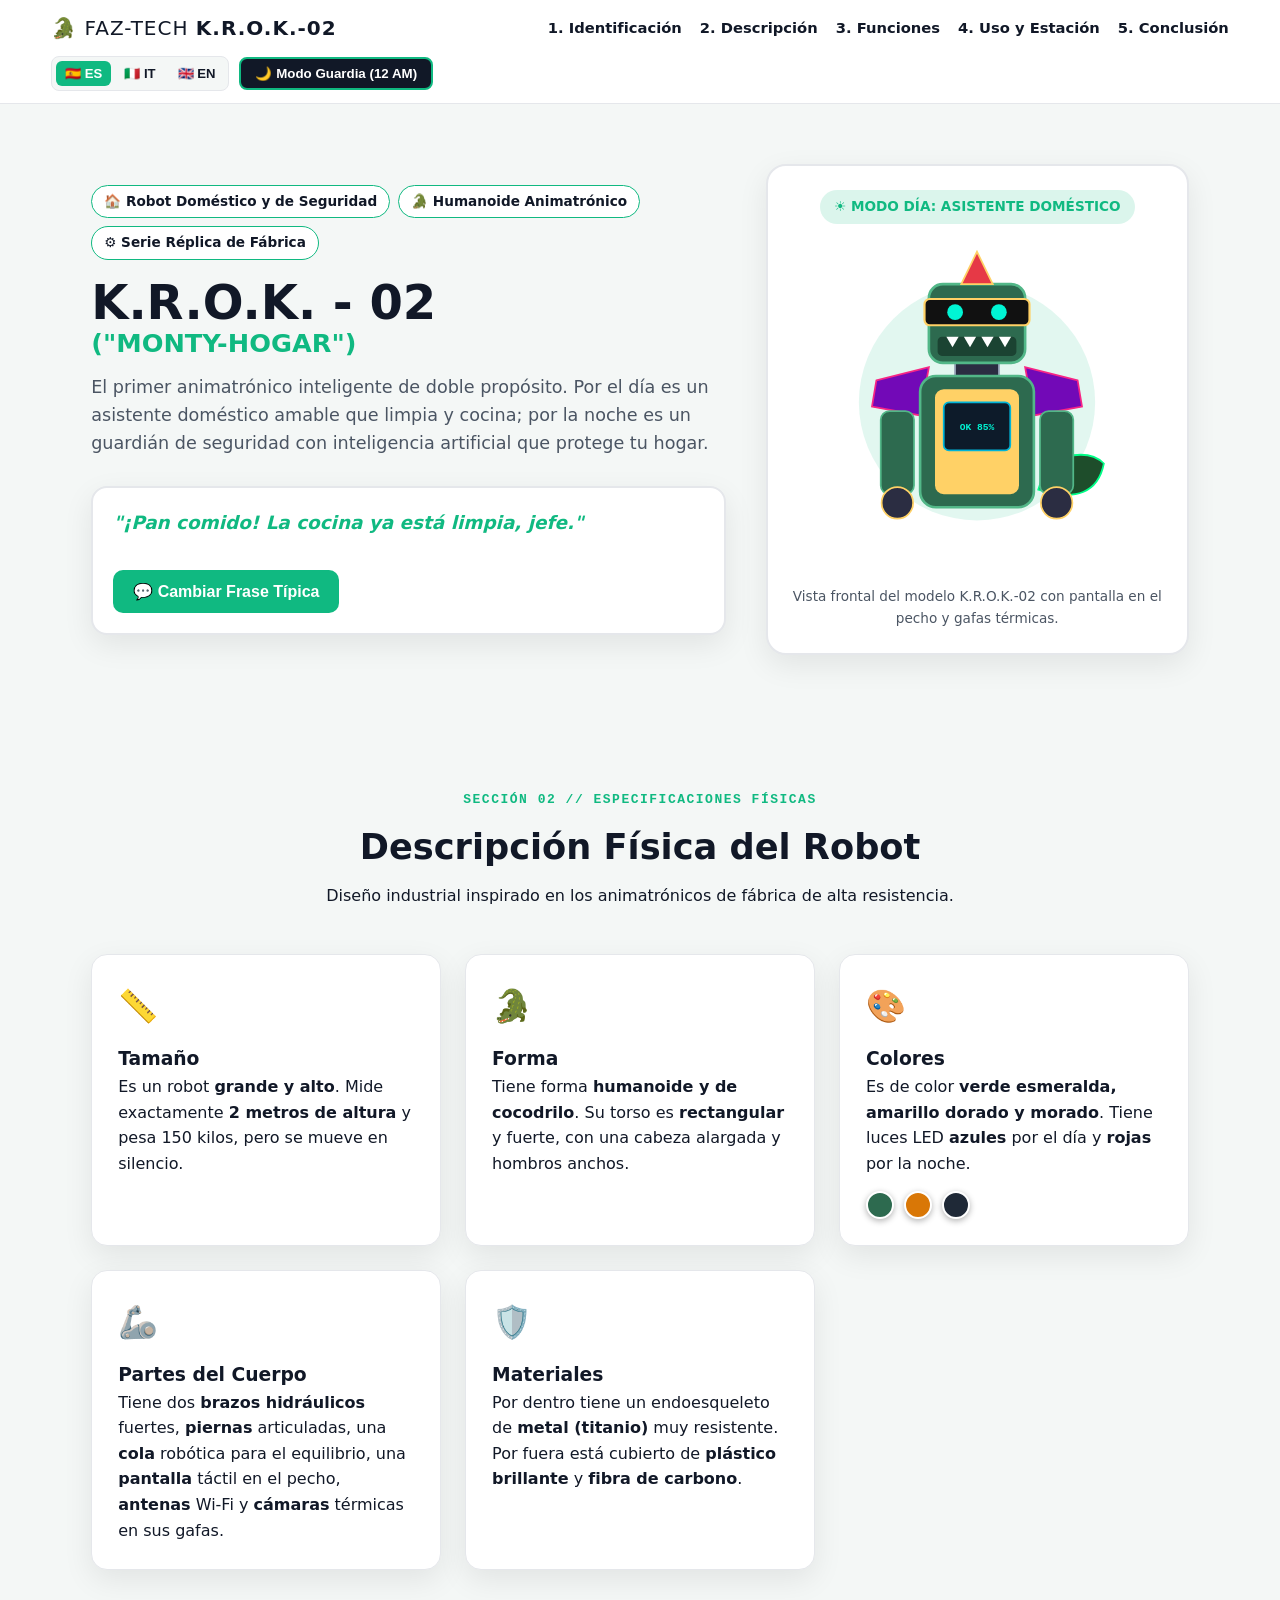
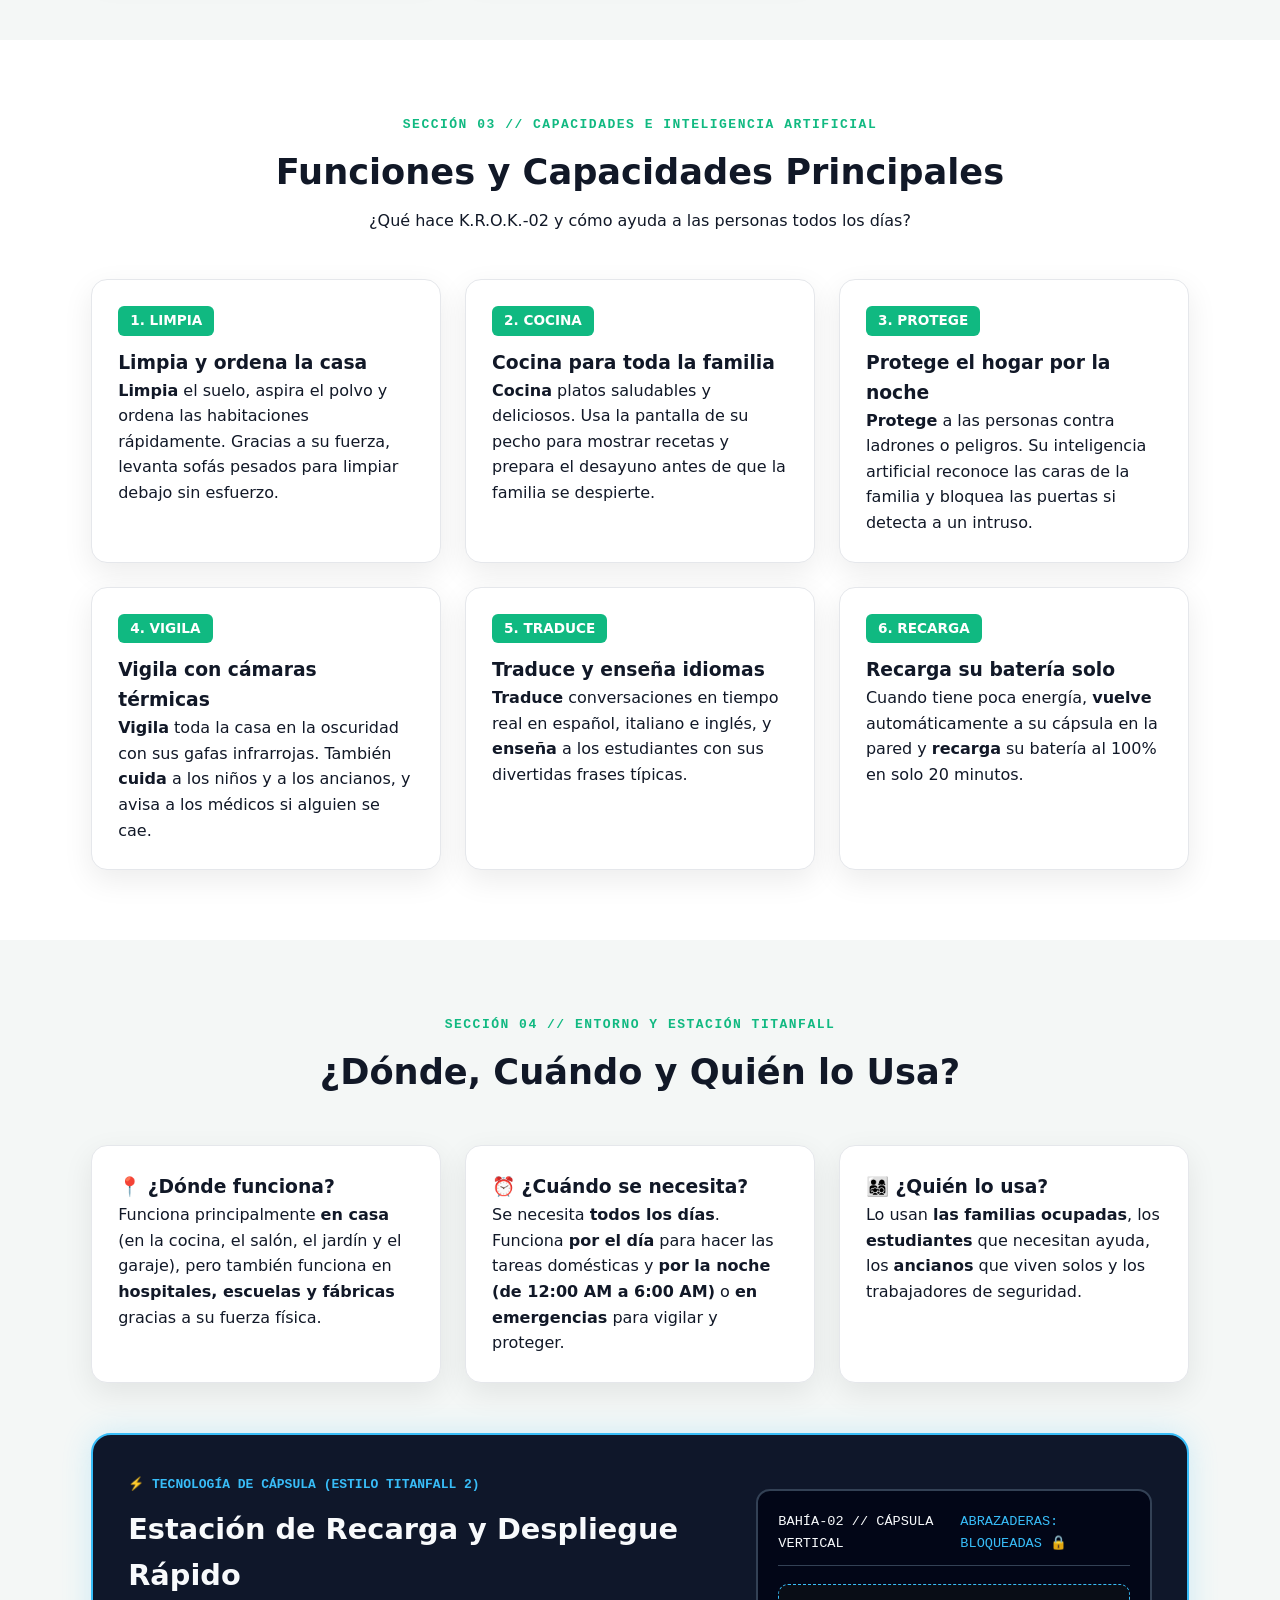
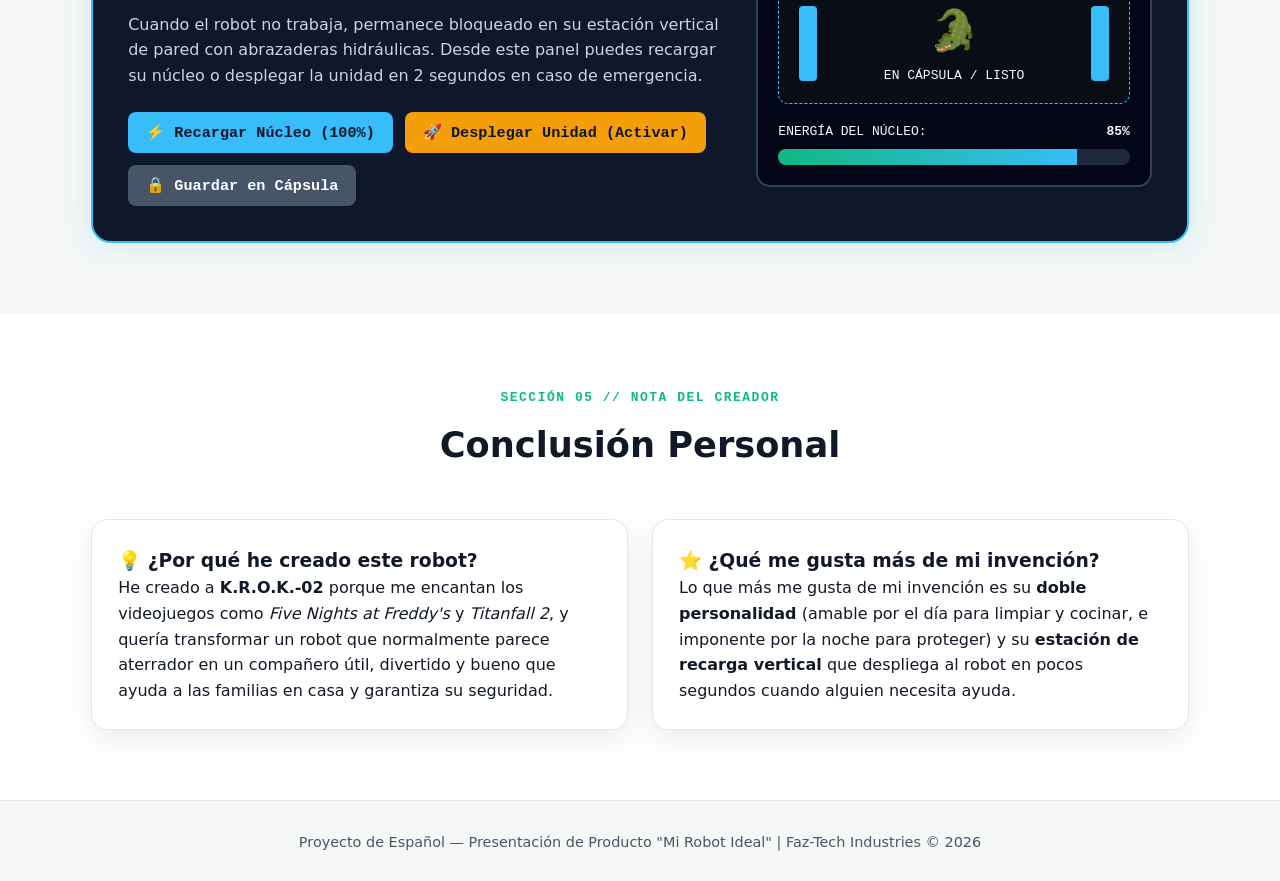
==== index.html @ a9d14894 "Add files via upload" ====
<!DOCTYPE html>
<html lang="es">
<head>
  <meta charset="UTF-8" />
  <meta name="viewport" content="width=device-width, initial-scale=1.0" />
  <title>K.R.O.K.-02 | Faz-Tech Domestic & Security Animatronic</title>
  <!-- Alligator Favicon for URL Search Bar -->
  <link rel="icon" href="data:image/svg+xml,<svg xmlns=%22http://www.w3.org/2000/svg%22 viewBox=%220 0 100 100%22><text y=%22.9em%22 font-size=%2290%22>🐊</text></svg>">
  <link rel="stylesheet" href="style.css" />
</head>
<body class="day-mode">

  <!-- FNAF 12:00 AM SECURITY CAMERA OVERLAY (Visible in Night Mode) -->
  <div class="fnaf-hud" id="fnafHud">
    <div class="fnaf-top-left">
      <span class="rec-dot"></span> <span data-i18n="hud_cam">REC // CAM 01A - SALÓN PRINCIPAL</span>
    </div>
    <div class="fnaf-top-right">
      <span id="fnafClock">12:00 AM</span> | <span data-i18n="hud_night">NOCHE 1</span>
    </div>
    <div class="fnaf-bottom-left">
      <span data-i18n="hud_battery_label">BATERÍA DEL SISTEMA:</span> <span id="hudBattery">85%</span> 🔋
    </div>
    <div class="scanlines"></div>
  </div>

  <!-- NAVIGATION BAR -->
  <header class="navbar">
    <div class="logo">
      <span class="logo-icon">🐊</span> FAZ-TECH <strong>K.R.O.K.-02</strong>
    </div>

    <nav class="nav-links">
      <a href="#identificacion" data-i18n="nav_id">1. Identificación</a>
      <a href="#descripcion" data-i18n="nav_desc">2. Descripción</a>
      <a href="#funciones" data-i18n="nav_func">3. Funciones</a>
      <a href="#uso" data-i18n="nav_use">4. Uso y Estación</a>
      <a href="#conclusion" data-i18n="nav_conc">5. Conclusión</a>
    </nav>

    <div class="controls">
      <!-- Language Switcher -->
      <div class="lang-switch">
        <button class="lang-btn active" onclick="setLanguage('es')">🇪🇸 ES</button>
        <button class="lang-btn" onclick="setLanguage('it')">🇮🇹 IT</button>
        <button class="lang-btn" onclick="setLanguage('en')">🇬🇧 EN</button>
      </div>

      <!-- Day / Night Mode Toggle -->
      <button class="mode-toggle" id="modeToggleBtn" onclick="toggleNightMode()">
        🌙 <span data-i18n="btn_night_mode">Modo Guardia (12 AM)</span>
      </button>
    </div>
  </header>

  <!-- =========================================================
       SECCIÓN 1: IDENTIFICACIÓN DEL ROBOT
       ========================================================= -->
  <section id="identificacion" class="hero-section">
    <div class="hero-content">
      <div class="badges">
        <span class="badge" data-i18n="badge_type1">🏠 Robot Doméstico y de Seguridad</span>
        <span class="badge" data-i18n="badge_type2">🐊 Humanoide Animatrónico</span>
        <span class="badge badge-factory" data-i18n="badge_type3">⚙️ Serie Réplica de Fábrica</span>
      </div>

      <h1 class="hero-title">K.R.O.K. - 02 <span class="subtitle-tag" data-i18n="hero_model_tag">("MONTY-HOGAR")</span></h1>
      <p class="hero-subtitle" data-i18n="hero_desc">
        El primer animatrónico inteligente de doble propósito. Por el día es un asistente doméstico amable que limpia y cocina; por la noche es un guardián de seguridad con inteligencia artificial que protege tu hogar.
      </p>

      <!-- INTERACTIVE VOICE BOX (MODI DI DIRE / IDIOMS) -->
      <div class="voice-box-container">
        <div class="speech-bubble" id="speechBubble">
          "¡Pan comido! La cocina ya está limpia, jefe."
        </div>
        <div class="voice-buttons">
          <button class="btn-primary" onclick="nextIdiom()">
            💬 <span data-i18n="btn_voice">Cambiar Frase Típica</span>
          </button>
        </div>
      </div>
    </div>

    <!-- VISUAL REPRESENTATION OF THE CROCODILE ANIMATRONIC -->
    <div class="hero-visual">
      <div class="robot-card">
        <div class="status-pill" id="robotModeBadge" data-i18n="status_day">
          ☀️ MODO DÍA: ASISTENTE DOMÉSTICO
        </div>

        <!-- Custom Interactive SVG Cyber-Crocodile Animatronic -->
        <svg class="croc-svg" viewBox="0 0 320 380" xmlns="http://www.w3.org/2000/svg">
          <!-- Glow Aura -->
          <circle cx="160" cy="190" r="135" class="svg-aura" />
          <!-- Mechanical Tail -->
          <path d="M 230 290 Q 295 310 305 260 Q 285 240 240 260 Z" fill="#1e4d2b" stroke="#00ff88" stroke-width="2"/>
          <!-- Endoskeleton Neck & Shoulders -->
          <rect x="135" y="135" width="50" height="35" fill="#2b2d42" stroke="#8d99ae" stroke-width="2" />
          <!-- Hydraulic Shoulder Pads (Purple / Gold like Monty) -->
          <path d="M 45 165 L 105 150 L 95 205 L 40 195 Z" class="armor-secondary" fill="#7209b7" stroke="#f72585" stroke-width="2"/>
          <path d="M 275 165 L 215 150 L 225 205 L 280 195 Z" class="armor-secondary" fill="#7209b7" stroke="#f72585" stroke-width="2"/>
          <!-- Heavy Hydraulic Arms -->
          <rect x="50" y="200" width="38" height="95" rx="10" class="armor-main" fill="#2d6a4f" stroke="#52b788" stroke-width="2"/>
          <rect x="232" y="200" width="38" height="95" rx="10" class="armor-main" fill="#2d6a4f" stroke="#52b788" stroke-width="2"/>
          <!-- Claws -->
          <circle cx="69" cy="305" r="18" fill="#2b2d42" stroke="#ffd166" stroke-width="2"/>
          <circle cx="251" cy="305" r="18" fill="#2b2d42" stroke="#ffd166" stroke-width="2"/>
          <!-- Torso / Chest Armor -->
          <rect x="95" y="160" width="130" height="150" rx="18" class="armor-main" fill="#2d6a4f" stroke="#52b788" stroke-width="3"/>
          <!-- Yellow Plated Chest Belly -->
          <rect x="112" y="175" width="96" height="120" rx="10" fill="#ffd166" />
          <!-- Built-in Chest Digital Screen -->
          <rect x="122" y="190" width="76" height="55" rx="6" fill="#0d1b2a" stroke="#00b4d8" stroke-width="2"/>
          <text x="160" y="222" text-anchor="middle" fill="#00f5d4" font-family="monospace" font-size="11" font-weight="bold" id="chestScreenText">OK 85%</text>
          <!-- Crocodile Head / Snout -->
          <rect x="105" y="55" width="110" height="90" rx="16" class="armor-main" fill="#2d6a4f" stroke="#52b788" stroke-width="3"/>
          <!-- Red/Gold Mohawk Crest -->
          <polygon points="160,18 142,55 178,55" fill="#e63946" stroke="#ffd166" stroke-width="2"/>
          <!-- Smart Star/Cyber Visor Glasses -->
          <rect x="100" y="72" width="120" height="30" rx="6" fill="#111" stroke="#ffd166" stroke-width="2.5"/>
          <!-- Glowing Animatronic Eyes -->
          <circle cx="135" cy="87" r="9" class="robot-eye" fill="#00f5d4"/>
          <circle cx="185" cy="87" r="9" class="robot-eye" fill="#00f5d4"/>
          <!-- Crocodile Jaw & Teeth -->
          <rect x="115" y="115" width="90" height="22" rx="5" fill="#1b4332"/>
          <polygon points="125,115 132,127 139,115" fill="#ffffff"/>
          <polygon points="145,115 152,127 159,115" fill="#ffffff"/>
          <polygon points="165,115 172,127 179,115" fill="#ffffff"/>
          <polygon points="185,115 192,127 199,115" fill="#ffffff"/>
        </svg>

        <p class="visual-caption" data-i18n="visual_caption">
          Vista frontal del modelo K.R.O.K.-02 con pantalla en el pecho y gafas térmicas.
        </p>
      </div>
    </div>
  </section>

  <!-- =========================================================
       SECCIÓN 2: DESCRIPCIÓN FÍSICA
       ========================================================= -->
  <section id="descripcion" class="section">
    <div class="section-header">
      <span class="section-tag" data-i18n="sec2_tag">SECCIÓN 02 // ESPECIFICACIONES FÍSICAS</span>
      <h2 data-i18n="sec2_title">Descripción Física del Robot</h2>
      <p data-i18n="sec2_subtitle">Diseño industrial inspirado en los animatrónicos de fábrica de alta resistencia.</p>
    </div>

    <div class="specs-grid">
      <!-- Tamaño -->
      <div class="spec-card">
        <div class="spec-icon">📏</div>
        <h3 data-i18n="spec_size_title">Tamaño</h3>
        <p data-i18n="spec_size_desc">
          Es un robot <strong>grande y alto</strong>. Mide exactamente <strong>2 metros de altura</strong> y pesa 150 kilos, pero se mueve en silencio.
        </p>
      </div>

      <!-- Forma -->
      <div class="spec-card">
        <div class="spec-icon">🐊</div>
        <h3 data-i18n="spec_shape_title">Forma</h3>
        <p data-i18n="spec_shape_desc">
          Tiene forma <strong>humanoide y de cocodrilo</strong>. Su torso es <strong>rectangular</strong> y fuerte, con una cabeza alargada y hombros anchos.
        </p>
      </div>

      <!-- Color -->
      <div class="spec-card">
        <div class="spec-icon">🎨</div>
        <h3 data-i18n="spec_color_title">Colores</h3>
        <p data-i18n="spec_color_desc">
          Es de color <strong>verde esmeralda, amarillo dorado y morado</strong>. Tiene luces LED <strong>azules</strong> por el día y <strong>rojas</strong> por la noche.
        </p>
        <div class="color-swatches">
          <button class="swatch swatch-green" id="swatch1" onclick="changeArmorColor('#2d6a4f', '#7209b7')" title="Verde Original"></button>
          <button class="swatch swatch-gold" id="swatch2" onclick="changeArmorColor('#d97706', '#1e3a8a')" title="Edición Dorada"></button>
          <button class="swatch swatch-stealth" id="swatch3" onclick="changeArmorColor('#1f2937', '#991b1b')" title="Negro Táctico"></button>
        </div>
      </div>

      <!-- Partes -->
      <div class="spec-card">
        <div class="spec-icon">🦾</div>
        <h3 data-i18n="spec_parts_title">Partes del Cuerpo</h3>
        <p data-i18n="spec_parts_desc">
          Tiene dos <strong>brazos hidráulicos</strong> fuertes, <strong>piernas</strong> articuladas, una <strong>cola</strong> robótica para el equilibrio, una <strong>pantalla</strong> táctil en el pecho, <strong>antenas</strong> Wi-Fi y <strong>cámaras</strong> térmicas en sus gafas.
        </p>
      </div>

      <!-- Material -->
      <div class="spec-card">
        <div class="spec-icon">🛡️</div>
        <h3 data-i18n="spec_mat_title">Materiales</h3>
        <p data-i18n="spec_mat_desc">
          Por dentro tiene un endoesqueleto de <strong>metal (titanio)</strong> muy resistente. Por fuera está cubierto de <strong>plástico brillante</strong> y <strong>fibra de carbono</strong>.
        </p>
      </div>
    </div>
  </section>

  <!-- =========================================================
       SECCIÓN 3: FUNCIONES Y CAPACIDADES (VERBOS EN PRESENTE)
       ========================================================= -->
  <section id="funciones" class="section alt-bg">
    <div class="section-header">
      <span class="section-tag" data-i18n="sec3_tag">SECCIÓN 03 // CAPACIDADES E INTELIGENCIA ARTIFICIAL</span>
      <h2 data-i18n="sec3_title">Funciones y Capacidades Principales</h2>
      <p data-i18n="sec3_subtitle">¿Qué hace K.R.O.K.-02 y cómo ayuda a las personas todos los días?</p>
    </div>

    <div class="functions-grid">
      <!-- Función 1: LIMPIA -->
      <div class="func-card">
        <span class="verb-badge" data-i18n="verb_1">1. LIMPIA</span>
        <h3 data-i18n="func1_title">Limpia y ordena la casa</h3>
        <p data-i18n="func1_desc">
          <strong>Limpia</strong> el suelo, aspira el polvo y ordena las habitaciones rápidamente. Gracias a su fuerza, levanta sofás pesados para limpiar debajo sin esfuerzo.
        </p>
      </div>

      <!-- Función 2: COCINA -->
      <div class="func-card">
        <span class="verb-badge" data-i18n="verb_2">2. COCINA</span>
        <h3 data-i18n="func2_title">Cocina para toda la familia</h3>
        <p data-i18n="func2_desc">
          <strong>Cocina</strong> platos saludables y deliciosos. Usa la pantalla de su pecho para mostrar recetas y prepara el desayuno antes de que la familia se despierte.
        </p>
      </div>

      <!-- Función 3: PROTEGE -->
      <div class="func-card">
        <span class="verb-badge" data-i18n="verb_3">3. PROTEGE</span>
        <h3 data-i18n="func3_title">Protege el hogar por la noche</h3>
        <p data-i18n="func3_desc">
          <strong>Protege</strong> a las personas contra ladrones o peligros. Su inteligencia artificial reconoce las caras de la familia y bloquea las puertas si detecta a un intruso.
        </p>
      </div>

      <!-- Función 4: VIGILA -->
      <div class="func-card">
        <span class="verb-badge" data-i18n="verb_4">4. VIGILA</span>
        <h3 data-i18n="func4_title">Vigila con cámaras térmicas</h3>
        <p data-i18n="func4_desc">
          <strong>Vigila</strong> toda la casa en la oscuridad con sus gafas infrarrojas. También <strong>cuida</strong> a los niños y a los ancianos, y avisa a los médicos si alguien se cae.
        </p>
      </div>

      <!-- Función 5: TRADUCE -->
      <div class="func-card">
        <span class="verb-badge" data-i18n="verb_5">5. TRADUCE</span>
        <h3 data-i18n="func5_title">Traduce y enseña idiomas</h3>
        <p data-i18n="func5_desc">
          <strong>Traduce</strong> conversaciones en tiempo real en español, italiano e inglés, y <strong>enseña</strong> a los estudiantes con sus divertidas frases típicas.
        </p>
      </div>

      <!-- Función 6: RECARGA -->
      <div class="func-card">
        <span class="verb-badge" data-i18n="verb_6">6. RECARGA</span>
        <h3 data-i18n="func6_title">Recarga su batería solo</h3>
        <p data-i18n="func6_desc">
          Cuando tiene poca energía, <strong>vuelve</strong> automáticamente a su cápsula en la pared y <strong>recarga</strong> su batería al 100% en solo 20 minutos.
        </p>
      </div>
    </div>
  </section>

  <!-- =========================================================
       SECCIÓN 4: DÓNDE Y CUÁNDO SE USA + TITANFALL 2 POD
       ========================================================= -->
  <section id="uso" class="section">
    <div class="section-header">
      <span class="section-tag" data-i18n="sec4_tag">SECCIÓN 04 // ENTORNO Y ESTACIÓN TITANFALL</span>
      <h2 data-i18n="sec4_title">¿Dónde, Cuándo y Quién lo Usa?</h2>
    </div>

    <!-- 3 Pillar Cards -->
    <div class="usage-grid">
      <div class="usage-card">
        <h3>📍 <span data-i18n="where_title">¿Dónde funciona?</span></h3>
        <p data-i18n="where_desc">
          Funciona principalmente <strong>en casa</strong> (en la cocina, el salón, el jardín y el garaje), pero también funciona en <strong>hospitales, escuelas y fábricas</strong> gracias a su fuerza física.
        </p>
      </div>

      <div class="usage-card">
        <h3>⏰ <span data-i18n="when_title">¿Cuándo se necesita?</span></h3>
        <p data-i18n="when_desc">
          Se necesita <strong>todos los días</strong>. Funciona <strong>por el día</strong> para hacer las tareas domésticas y <strong>por la noche (de 12:00 AM a 6:00 AM)</strong> o <strong>en emergencias</strong> para vigilar y proteger.
        </p>
      </div>

      <div class="usage-card">
        <h3>👨‍👩‍👧‍👦 <span data-i18n="who_title">¿Quién lo usa?</span></h3>
        <p data-i18n="who_desc">
          Lo usan <strong>las familias ocupadas</strong>, los <strong>estudiantes</strong> que necesitan ayuda, los <strong>ancianos</strong> que viven solos y los trabajadores de seguridad.
        </p>
      </div>
    </div>

    <!-- TITANFALL 2 INTERACTIVE RECHARGE & DEPLOYMENT STATION -->
    <div class="titanfall-station">
      <div class="tf-info">
        <span class="tf-tag">⚡ <span data-i18n="tf_tag">TECNOLOGÍA DE CÁPSULA (ESTILO TITANFALL 2)</span></span>
        <h3 data-i18n="tf_title">Estación de Recarga y Despliegue Rápido</h3>
        <p data-i18n="tf_desc">
          Cuando el robot no trabaja, permanece bloqueado en su estación vertical de pared con abrazaderas hidráulicas. Desde este panel puedes recargar su núcleo o desplegar la unidad en 2 segundos en caso de emergencia.
        </p>

        <div class="tf-controls">
          <button class="tf-btn tf-btn-charge" onclick="chargeRobot()">
            ⚡ <span data-i18n="tf_btn_charge">Recargar Núcleo (100%)</span>
          </button>
          <button class="tf-btn tf-btn-deploy" onclick="deployRobot()">
            🚀 <span data-i18n="tf_btn_deploy">Desplegar Unidad (Activar)</span>
          </button>
          <button class="tf-btn tf-btn-dock" onclick="dockRobot()">
            🔒 <span data-i18n="tf_btn_dock">Guardar en Cápsula</span>
          </button>
        </div>
      </div>

      <div class="tf-pod-hud">
        <div class="pod-header">
          <span data-i18n="pod_bay_title">BAHÍA-02 // CÁPSULA VERTICAL</span>
          <span id="podClamps" class="clamp-locked">ABRAZADERAS: BLOQUEADAS 🔒</span>
        </div>

        <div class="pod-chamber" id="podChamber">
          <div class="clamp clamp-left"></div>
          <div class="pod-core" id="podCore">
            <span id="podStatusIcon">🐊</span>
            <p id="podStatusText" data-i18n="pod_status_docked">EN CÁPSULA / LISTO</p>
          </div>
          <div class="clamp clamp-right"></div>
        </div>

        <div class="battery-wrapper">
          <div class="battery-label">
            <span data-i18n="tf_battery_label">ENERGÍA DEL NÚCLEO:</span>
            <strong id="batteryPercent">85%</strong>
          </div>
          <div class="battery-bar-bg">
            <div class="battery-bar-fill" id="batteryBarFill" style="width: 85%;"></div>
          </div>
        </div>
      </div>
    </div>
  </section>

  <!-- =========================================================
       SECCIÓN 5: CONCLUSIÓN PERSONAL
       ========================================================= -->
  <section id="conclusion" class="section alt-bg">
    <div class="section-header">
      <span class="section-tag" data-i18n="sec5_tag">SECCIÓN 05 // NOTA DEL CREADOR</span>
      <h2 data-i18n="sec5_title">Conclusión Personal</h2>
    </div>

    <div class="conclusion-box">
      <div class="conclusion-card">
        <h3>💡 <span data-i18n="why_title">¿Por qué he creado este robot?</span></h3>
        <p data-i18n="why_desc">
          He creado a <strong>K.R.O.K.-02</strong> porque me encantan los videojuegos como <em>Five Nights at Freddy's</em> y <em>Titanfall 2</em>, y quería transformar un robot que normalmente parece aterrador en un compañero útil, divertido y bueno que ayuda a las familias en casa y garantiza su seguridad.
        </p>
      </div>

      <div class="conclusion-card">
        <h3>⭐ <span data-i18n="fav_title">¿Qué me gusta más de mi invención?</span></h3>
        <p data-i18n="fav_desc">
          Lo que más me gusta de mi invención es su <strong>doble personalidad</strong> (amable por el día para limpiar y cocinar, e imponente por la noche para proteger) y su <strong>estación de recarga vertical</strong> que despliega al robot en pocos segundos cuando alguien necesita ayuda.
        </p>
      </div>
    </div>
  </section>

  <footer class="footer">
    <p data-i18n="footer_text">Proyecto de Español — Presentación de Producto "Mi Robot Ideal" | Faz-Tech Industries © 2026</p>
  </footer>

  <script src="script.js"></script>
</body>
</html>
---- style.css ----
/* =========================================================
   VARIABLES & THEMES (DAY MODE VS. FNAF 12 AM NIGHT MODE)
   ========================================================= */
:root {
  --bg-main: #f4f7f6;
  --bg-alt: #ffffff;
  --bg-card: #ffffff;
  --text-main: #111827;
  --text-muted: #4b5563;
  --accent: #10b981;
  --accent-secondary: #6366f1;
  --border-color: #e5e7eb;
  --shadow: 0 10px 30px rgba(0, 0, 0, 0.08);
}

body.night-mode {
  --bg-main: #07090e;
  --bg-alt: #0d111a;
  --bg-card: #131926;
  --text-main: #e2e8f0;
  --text-muted: #94a3b8;
  --accent: #ef4444;
  --accent-secondary: #f59e0b;
  --border-color: #ef444455;
  --shadow: 0 0 25px rgba(239, 68, 68, 0.2);
}

* {
  box-sizing: border-box;
  margin: 0;
  padding: 0;
  scroll-behavior: smooth;
}

body {
  font-family: 'Segoe UI', system-ui, -apple-system, sans-serif;
  background-color: var(--bg-main);
  color: var(--text-main);
  line-height: 1.6;
  transition: background-color 0.4s ease, color 0.4s ease;
}

/* =========================================================
   FNAF 12:00 AM SECURITY CAMERA OVERLAY
   ========================================================= */
.fnaf-hud {
  display: none;
  position: fixed;
  inset: 0;
  pointer-events: none;
  z-index: 999;
  border: 4px solid rgba(239, 68, 68, 0.5);
  font-family: 'Courier New', monospace;
  color: #ef4444;
  font-weight: bold;
}

body.night-mode .fnaf-hud {
  display: block;
}

.fnaf-top-left {
  position: absolute;
  top: 75px;
  left: 25px;
  background: rgba(0, 0, 0, 0.75);
  padding: 6px 12px;
  border: 1px solid #ef4444;
}

.rec-dot {
  display: inline-block;
  width: 10px;
  height: 10px;
  background: #ef4444;
  border-radius: 50%;
  margin-right: 6px;
  animation: blink 1s infinite;
}

.fnaf-top-right {
  position: absolute;
  top: 75px;
  right: 25px;
  font-size: 1.3rem;
  background: rgba(0, 0, 0, 0.75);
  padding: 6px 12px;
  border: 1px solid #ef4444;
}

.fnaf-bottom-left {
  position: absolute;
  bottom: 20px;
  left: 25px;
  background: rgba(0, 0, 0, 0.75);
  padding: 6px 12px;
  border: 1px solid #ef4444;
}

.scanlines {
  position: absolute;
  inset: 0;
  background: repeating-linear-gradient(
    to bottom,
    transparent 0px,
    transparent 3px,
    rgba(0, 0, 0, 0.22) 4px
  );
}

@keyframes blink {
  0%, 100% { opacity: 1; }
  50% { opacity: 0.1; }
}

/* =========================================================
   NAVIGATION BAR
   ========================================================= */
.navbar {
  position: sticky;
  top: 0;
  z-index: 1000;
  background: var(--bg-card);
  border-bottom: 1px solid var(--border-color);
  padding: 12px 4%;
  display: flex;
  flex-wrap: wrap;
  justify-content: space-between;
  align-items: center;
  gap: 12px;
}

.logo {
  font-size: 1.25rem;
  letter-spacing: 1px;
}

.nav-links {
  display: flex;
  gap: 18px;
  flex-wrap: wrap;
}

.nav-links a {
  text-decoration: none;
  color: var(--text-main);
  font-weight: 600;
  font-size: 0.92rem;
  transition: color 0.2s;
}

.nav-links a:hover {
  color: var(--accent);
}

.controls {
  display: flex;
  align-items: center;
  gap: 10px;
}

.lang-switch {
  display: flex;
  gap: 4px;
  background: var(--bg-main);
  padding: 4px;
  border-radius: 8px;
  border: 1px solid var(--border-color);
}

.lang-btn {
  border: none;
  background: transparent;
  color: var(--text-main);
  padding: 5px 9px;
  border-radius: 6px;
  cursor: pointer;
  font-weight: bold;
  font-size: 0.82rem;
}

.lang-btn.active {
  background: var(--accent);
  color: #fff;
}

.mode-toggle {
  background: #111827;
  color: #fff;
  border: 2px solid var(--accent);
  padding: 7px 14px;
  border-radius: 8px;
  cursor: pointer;
  font-weight: bold;
  transition: transform 0.2s, background 0.3s;
}

body.night-mode .mode-toggle {
  background: #ef4444;
  color: #fff;
}

.mode-toggle:hover {
  transform: scale(1.04);
}

/* =========================================================
   HERO SECTION (1. IDENTIFICACIÓN)
   ========================================================= */
.hero-section {
  max-width: 1200px;
  margin: 0 auto;
  padding: 60px 4%;
  display: grid;
  grid-template-columns: 1.2fr 0.8fr;
  gap: 40px;
  align-items: center;
}

.badges {
  display: flex;
  flex-wrap: wrap;
  gap: 8px;
  margin-bottom: 16px;
}

.badge {
  background: var(--bg-card);
  border: 1px solid var(--accent);
  color: var(--text-main);
  padding: 5px 12px;
  border-radius: 999px;
  font-size: 0.85rem;
  font-weight: 600;
}

.hero-title {
  font-size: 3rem;
  line-height: 1.1;
  margin-bottom: 16px;
}

.subtitle-tag {
  color: var(--accent);
  font-size: 1.6rem;
  display: block;
}

.hero-subtitle {
  font-size: 1.1rem;
  color: var(--text-muted);
  margin-bottom: 28px;
}

/* VOICE BOX */
.voice-box-container {
  background: var(--bg-card);
  border: 2px solid var(--border-color);
  padding: 20px;
  border-radius: 16px;
  box-shadow: var(--shadow);
}

.speech-bubble {
  font-size: 1.15rem;
  font-style: italic;
  font-weight: 600;
  color: var(--accent);
  margin-bottom: 14px;
  min-height: 48px;
}

.btn-primary {
  background: var(--accent);
  color: #fff;
  border: none;
  padding: 12px 20px;
  border-radius: 10px;
  font-size: 1rem;
  font-weight: bold;
  cursor: pointer;
  transition: opacity 0.2s, transform 0.2s;
}

.btn-primary:hover {
  opacity: 0.92;
  transform: translateY(-2px);
}

/* ROBOT SVG CARD */
.robot-card {
  background: var(--bg-card);
  border: 2px solid var(--border-color);
  border-radius: 20px;
  padding: 24px;
  text-align: center;
  box-shadow: var(--shadow);
}

.status-pill {
  display: inline-block;
  background: rgba(16, 185, 129, 0.15);
  color: var(--accent);
  padding: 6px 14px;
  border-radius: 999px;
  font-weight: bold;
  font-size: 0.85rem;
  margin-bottom: 12px;
}

.croc-svg {
  width: 100%;
  max-width: 280px;
  height: auto;
}

.svg-aura {
  fill: rgba(16, 185, 129, 0.12);
  transition: fill 0.4s;
}

body.night-mode .svg-aura {
  fill: rgba(239, 68, 68, 0.22);
}

body.night-mode .robot-eye {
  fill: #ff0033 !important;
}

.visual-caption {
  font-size: 0.85rem;
  color: var(--text-muted);
  margin-top: 10px;
}

/* =========================================================
   SECTIONS & GRIDS (2. DESCRIPCIÓN & 3. FUNCIONES)
   ========================================================= */
.section {
  max-width: 1200px;
  margin: 0 auto;
  padding: 70px 4%;
}

.alt-bg {
  background: var(--bg-alt);
  max-width: 100%;
  padding-left: calc((100% - 1200px) / 2 + 4%);
  padding-right: calc((100% - 1200px) / 2 + 4%);
}

.section-header {
  text-align: center;
  margin-bottom: 45px;
}

.section-tag {
  color: var(--accent);
  font-family: monospace;
  font-weight: bold;
  letter-spacing: 1.5px;
}

.section-header h2 {
  font-size: 2.2rem;
  margin: 8px 0;
}

.specs-grid, .functions-grid, .usage-grid {
  display: grid;
  grid-template-columns: repeat(auto-fit, minmax(260px, 1fr));
  gap: 24px;
}

.spec-card, .func-card, .usage-card, .conclusion-card {
  background: var(--bg-card);
  border: 1px solid var(--border-color);
  padding: 26px;
  border-radius: 16px;
  box-shadow: var(--shadow);
  transition: transform 0.25s ease;
}

.spec-card:hover, .func-card:hover {
  transform: translateY(-5px);
  border-color: var(--accent);
}

.spec-icon {
  font-size: 2rem;
  margin-bottom: 12px;
}

.color-swatches {
  display: flex;
  gap: 10px;
  margin-top: 14px;
}

.swatch {
  width: 28px;
  height: 28px;
  border-radius: 50%;
  border: 2px solid #fff;
  cursor: pointer;
  box-shadow: 0 2px 6px rgba(0,0,0,0.3);
}

.swatch-green { background: #2d6a4f; }
.swatch-gold { background: #d97706; }
.swatch-stealth { background: #1f2937; }

.verb-badge {
  display: inline-block;
  background: var(--accent);
  color: #fff;
  padding: 4px 12px;
  border-radius: 6px;
  font-weight: 800;
  font-size: 0.85rem;
  margin-bottom: 12px;
}

/* =========================================================
   TITANFALL 2 RECHARGE & DEPLOYMENT STATION
   ========================================================= */
.titanfall-station {
  margin-top: 50px;
  background: #0f172a;
  color: #f8fafc;
  border: 2px solid #38bdf8;
  border-radius: 20px;
  padding: 35px;
  display: grid;
  grid-template-columns: 1.2fr 0.8fr;
  gap: 35px;
  align-items: center;
  box-shadow: 0 0 30px rgba(56, 189, 248, 0.2);
}

.tf-tag {
  color: #38bdf8;
  font-family: monospace;
  font-weight: bold;
}

.tf-info h3 {
  font-size: 1.8rem;
  margin: 10px 0 14px;
}

.tf-info p {
  color: #cbd5e1;
  margin-bottom: 24px;
}

.tf-controls {
  display: flex;
  flex-wrap: wrap;
  gap: 12px;
}

.tf-btn {
  padding: 11px 18px;
  border: none;
  border-radius: 8px;
  font-weight: bold;
  cursor: pointer;
  font-family: monospace;
  font-size: 0.95rem;
  transition: transform 0.2s;
}

.tf-btn:hover { transform: scale(1.04); }
.tf-btn-charge { background: #38bdf8; color: #0f172a; }
.tf-btn-deploy { background: #f59e0b; color: #0f172a; }
.tf-btn-dock { background: #475569; color: #ffffff; }

.tf-pod-hud {
  background: #020617;
  border: 2px solid #334155;
  border-radius: 14px;
  padding: 20px;
  font-family: monospace;
}

.pod-header {
  display: flex;
  justify-content: space-between;
  font-size: 0.85rem;
  border-bottom: 1px solid #334155;
  padding-bottom: 10px;
  margin-bottom: 18px;
}

.clamp-locked { color: #38bdf8; }
.clamp-open { color: #f59e0b; }

.pod-chamber {
  display: flex;
  align-items: center;
  justify-content: space-between;
  height: 120px;
  background: #090d16;
  border: 1px dashed #38bdf8;
  border-radius: 10px;
  padding: 0 20px;
  margin-bottom: 18px;
}

.clamp {
  width: 18px;
  height: 75px;
  background: #38bdf8;
  border-radius: 4px;
  transition: transform 0.4s ease, background 0.4s ease;
}

.pod-chamber.deployed .clamp-left { transform: translateX(-16px); background: #f59e0b; }
.pod-chamber.deployed .clamp-right { transform: translateX(16px); background: #f59e0b; }

.pod-core {
  text-align: center;
}

.pod-core span {
  font-size: 2.5rem;
  display: block;
}

.battery-label {
  display: flex;
  justify-content: space-between;
  margin-bottom: 6px;
}

.battery-bar-bg {
  width: 100%;
  height: 16px;
  background: #1e293b;
  border-radius: 8px;
  overflow: hidden;
}

.battery-bar-fill {
  height: 100%;
  background: linear-gradient(90deg, #10b981, #38bdf8);
  transition: width 0.5s ease;
}

/* =========================================================
   CONCLUSIÓN & FOOTER
   ========================================================= */
.conclusion-box {
  display: grid;
  grid-template-columns: repeat(auto-fit, minmax(300px, 1fr));
  gap: 24px;
}

.footer {
  text-align: center;
  padding: 30px 4%;
  border-top: 1px solid var(--border-color);
  color: var(--text-muted);
  font-size: 0.9rem;
}

@media (max-width: 850px) {
  .hero-section, .titanfall-station {
    grid-template-columns: 1fr;
  }
}
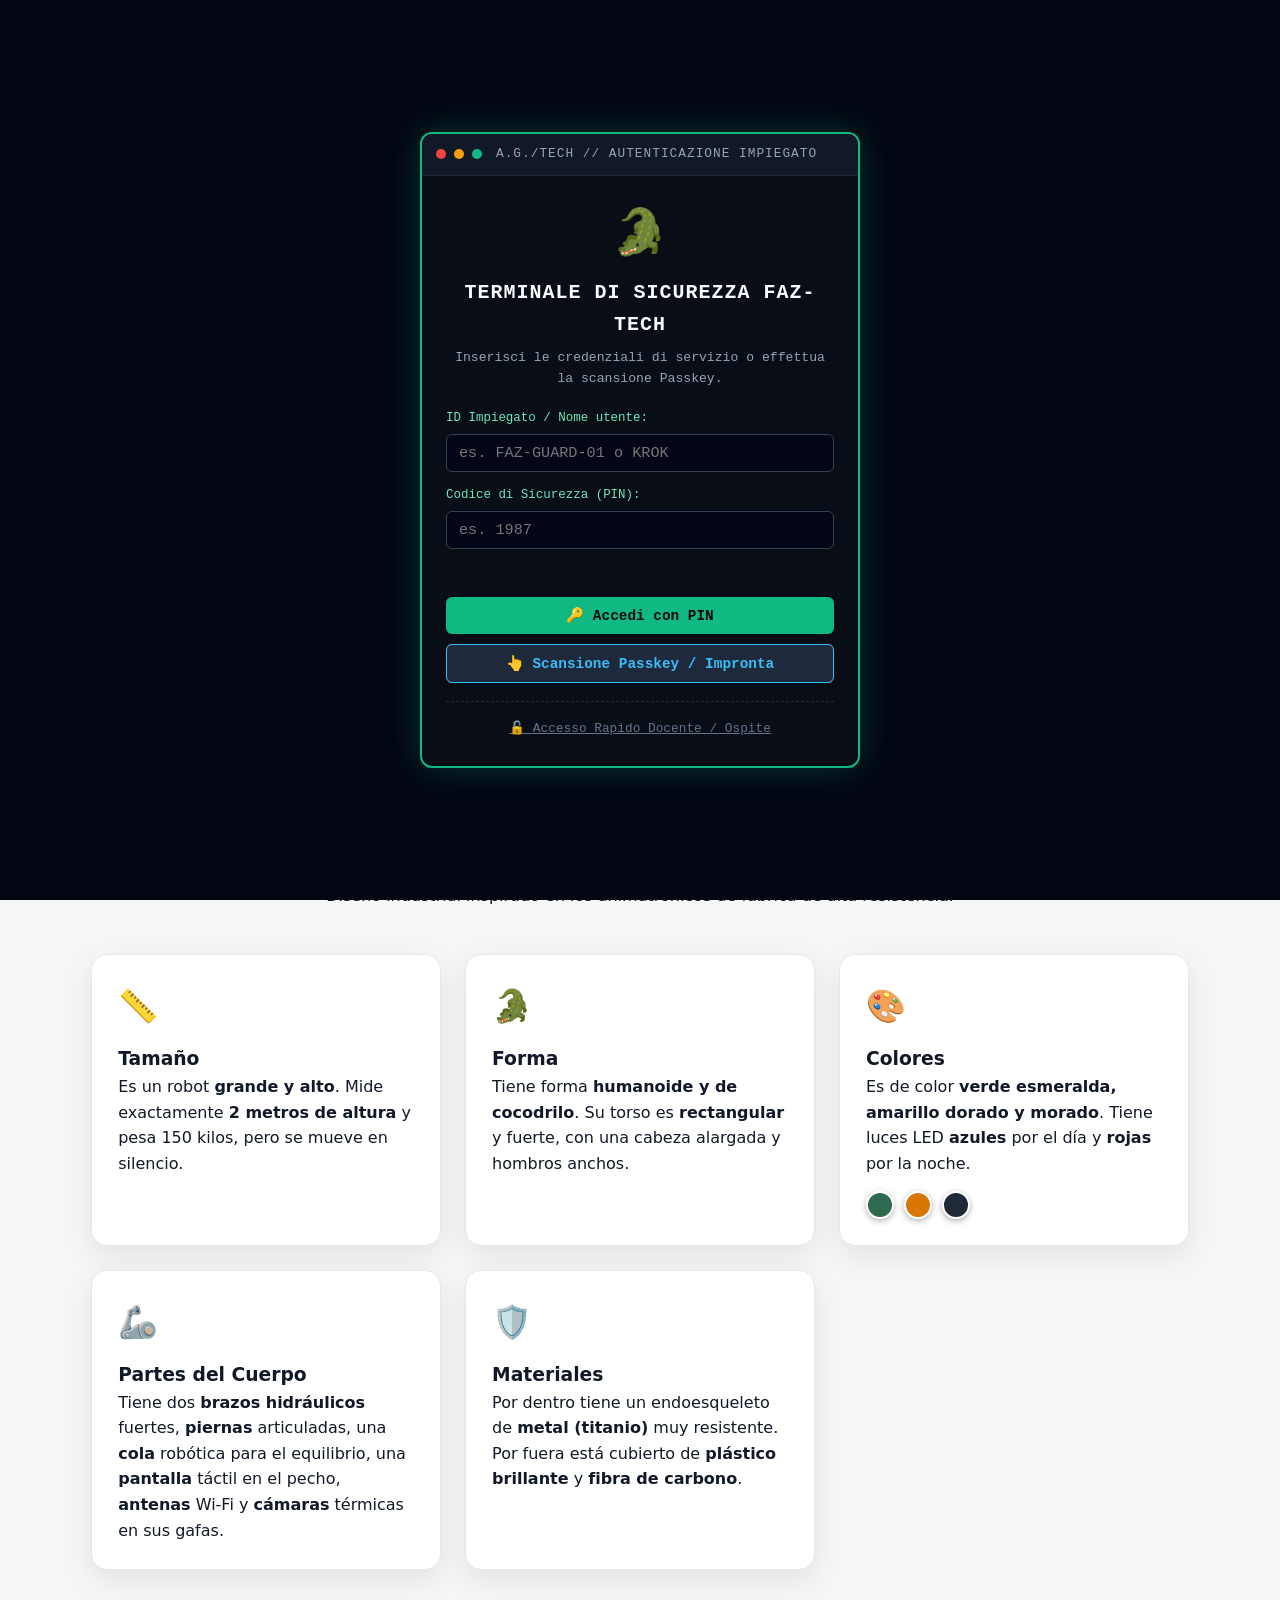
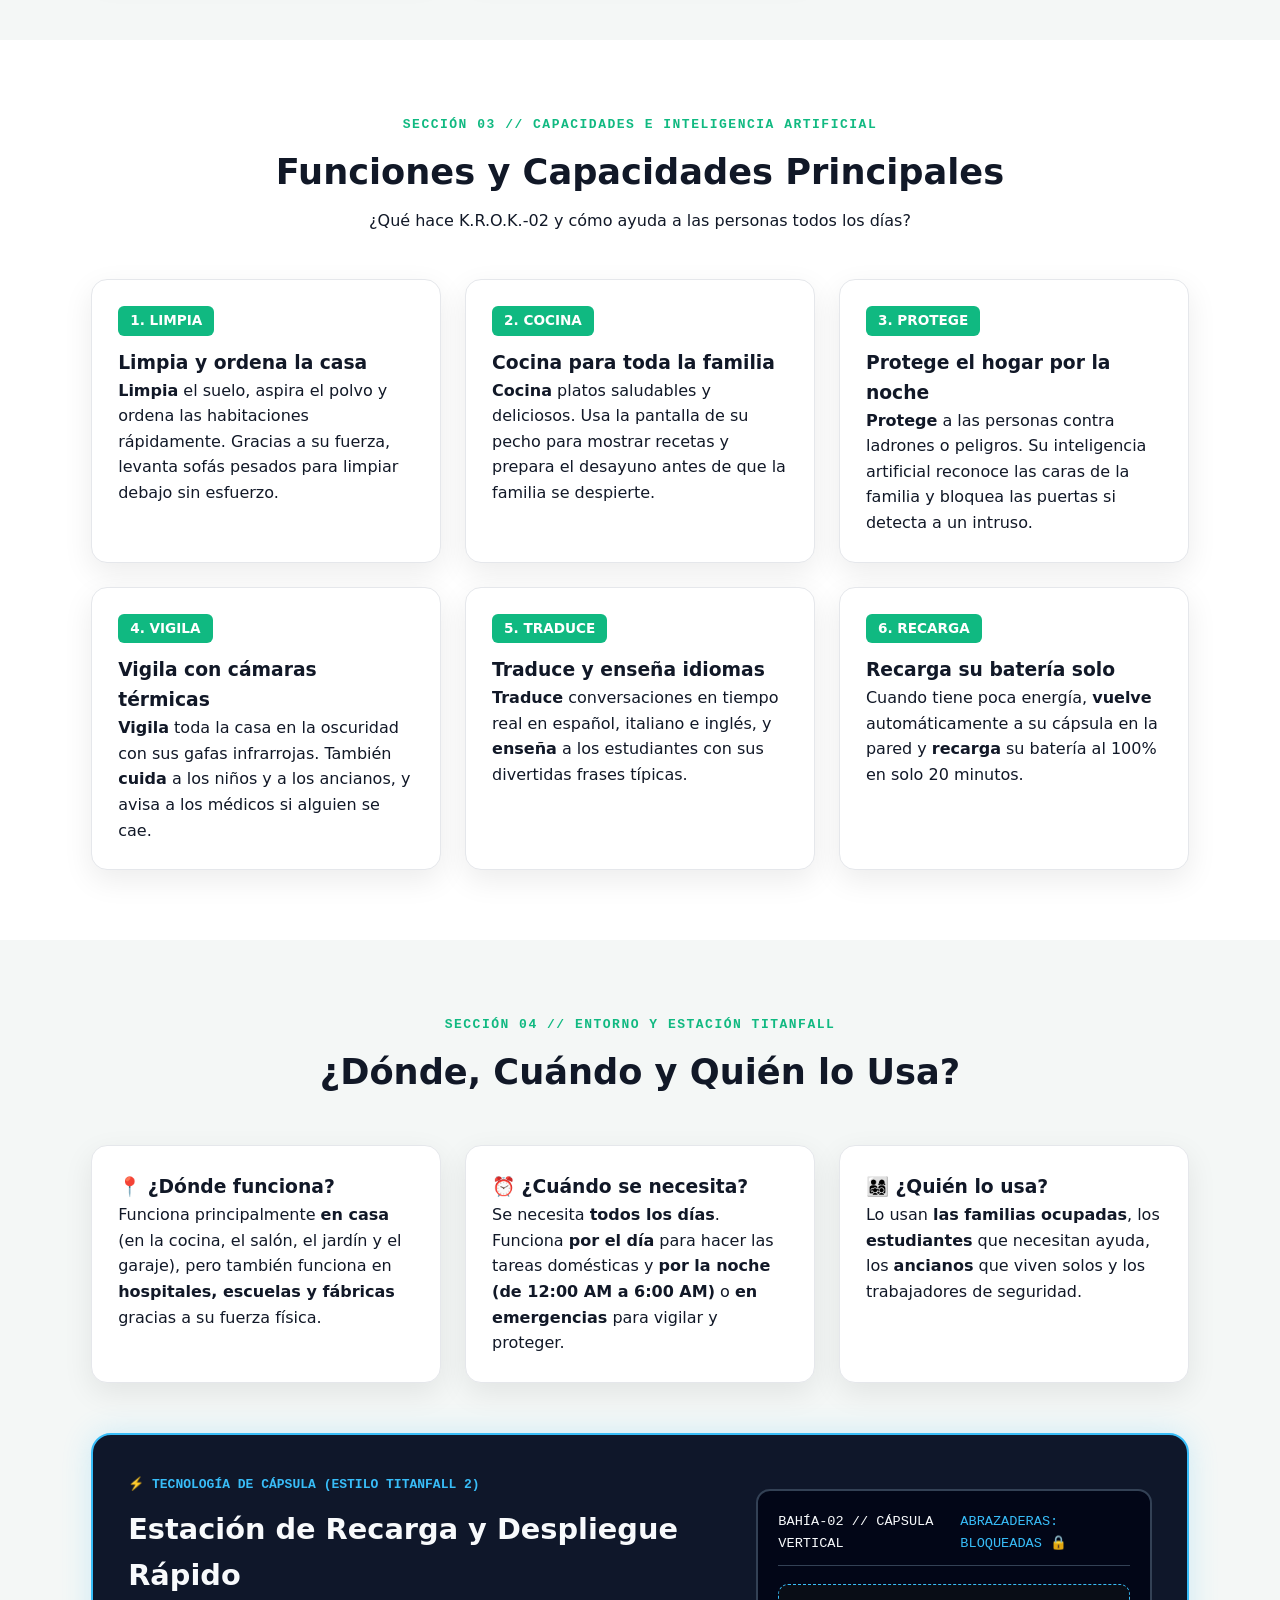
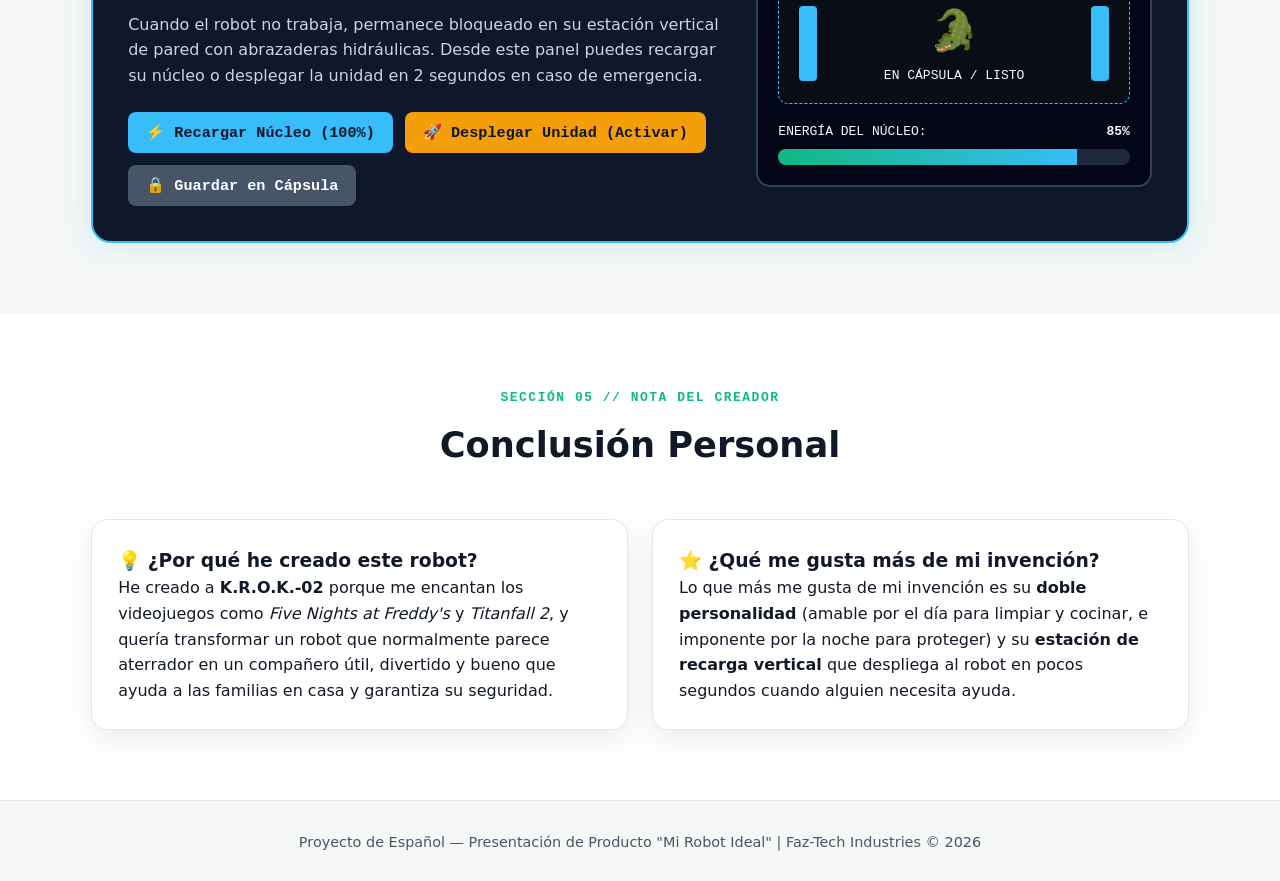
==== commit e0d8c3e3: "Add files via upload" ====
--- a/index.html
+++ b/index.html
@@ -3,13 +3,103 @@
 <head>
   <meta charset="UTF-8" />
   <meta name="viewport" content="width=device-width, initial-scale=1.0" />
-  <title>K.R.O.K.-02 | Faz-Tech Domestic & Security Animatronic</title>
+  <title>K.R.O.K.| A.G./Tech Domestic & Security Animatronic</title>
   <!-- Alligator Favicon for URL Search Bar -->
   <link rel="icon" href="data:image/svg+xml,<svg xmlns=%22http://www.w3.org/2000/svg%22 viewBox=%220 0 100 100%22><text y=%22.9em%22 font-size=%2290%22>🐊</text></svg>">
   <link rel="stylesheet" href="style.css" />
 </head>
 <body class="day-mode">
 
+  <!-- =========================================================
+       SCHERMATA DI BOOT (LOADING) & TERMINALE DI SICUREZZA FAZ-TECH
+       ========================================================= -->
+  <div id="bootScreen" class="boot-screen">
+    <!-- FASE 1: CARICAMENTO INIZIALE -->
+    <div id="bootLoader" class="boot-loader-box">
+      <div class="boot-logo">A.G./TECH</div>
+      <div class="boot-sub">SISTEMA OPERATIVO K.R.O.K. // KERNEL v2.06</div>
+      
+      <div class="boot-bar-container">
+        <div id="bootBar" class="boot-bar-fill"></div>
+      </div>
+      
+      <div id="bootLog" class="boot-log-text">Inizializzazione firmware animatronico...</div>
+    </div>
+
+    <!-- FASE 2: TERMINALE LOGIN & SIMULAZIONE PASSKEY -->
+    <div id="securityTerminal" class="security-terminal-box" style="display: none;">
+      <div class="terminal-header">
+        <span class="terminal-dot red"></span>
+        <span class="terminal-dot yellow"></span>
+        <span class="terminal-dot green"></span>
+        <span class="terminal-title">A.G./TECH // AUTENTICAZIONE IMPIEGATO</span>
+      </div>
+
+      <div class="terminal-body">
+        <div class="terminal-avatar">🐊</div>
+        <h3>TERMINALE DI SICUREZZA FAZ-TECH</h3>
+        <p class="terminal-instruction">Inserisci le credenziali di servizio o effettua la scansione Passkey.</p>
+
+        <form id="loginForm" onsubmit="handleLoginSubmit(event)">
+          <div class="input-group">
+            <label for="empId">ID Impiegato / Nome utente:</label>
+            <input type="text" id="empId" placeholder="es. FAZ-GUARD-01 o KROK" autocomplete="off" required />
+          </div>
+
+          <div class="input-group">
+            <label for="empPin">Codice di Sicurezza (PIN):</label>
+            <input type="password" id="empPin" placeholder="es. 1987" autocomplete="off" />
+          </div>
+
+          <div id="loginFeedback" class="login-feedback"></div>
+
+          <div class="terminal-actions">
+            <button type="submit" class="term-btn btn-auth">
+              🔑 Accedi con PIN
+            </button>
+
+            <!-- SIMULAZIONE PASSKEY BIOMETRICA -->
+            <button type="button" class="term-btn btn-passkey" onclick="simulatePasskey()">
+              <span id="passkeyIcon">👆</span> <span id="passkeyText">Scansione Passkey / Impronta</span>
+            </button>
+          </div>
+        </form>
+
+        <!-- PULSANTE PER IL DOCENTE / BYPASS RAPIDO -->
+        <div class="bypass-wrapper">
+          <button type="button" class="btn-bypass" onclick="bypassLogin()">
+            🔓 Accesso Rapido Docente / Ospite
+          </button>
+        </div>
+      </div>
+    </div>
+  </div>
+
+  <!-- =========================================================
+       MODALITÀ SLEEP / STANDBY DEL SISTEMA
+       ========================================================= -->
+  <div id="sleepOverlay" class="sleep-overlay" style="display: none;" onclick="wakeFromSleep()">
+    <div class="sleep-scanlines"></div>
+    <div class="sleep-content" onclick="event.stopPropagation()">
+      <div class="sleep-indicator">
+        <div class="sleep-pulse"></div>
+        <span class="sleep-icon">💤</span>
+      </div>
+      <h2 class="sleep-title" data-i18n="sleep_title">SISTEMA EN SUSPENSIÓN (STANDBY)</h2>
+      <p class="sleep-sub" data-i18n="sleep_sub">A.G./TECH K.R.O.K.-02 en modo de ahorro energético. Circuitos hidráulicos en reposo.</p>
+      
+      <div class="sleep-battery-status">
+        <span data-i18n="sleep_battery_label">BATERÍA DE RESERVA:</span> <span id="sleepBatteryPercent">85%</span> ⚡
+      </div>
+
+      <button type="button" class="wake-btn" onclick="wakeFromSleep()">
+        ⚡ <span data-i18n="btn_wake_up">Reactivar Sistema</span>
+      </button>
+
+      <span class="sleep-hint" data-i18n="sleep_hint">Haz clic en cualquier parte o pulsa una tecla para despertar la unidad</span>
+    </div>
+  </div>
+
   <!-- FNAF 12:00 AM SECURITY CAMERA OVERLAY (Visible in Night Mode) -->
   <div class="fnaf-hud" id="fnafHud">
     <div class="fnaf-top-left">
@@ -27,7 +117,7 @@
   <!-- NAVIGATION BAR -->
   <header class="navbar">
     <div class="logo">
-      <span class="logo-icon">🐊</span> FAZ-TECH <strong>K.R.O.K.-02</strong>
+      <span class="logo-icon">🐊</span> A.G./TECH <strong>K.R.O.K.</strong>
     </div>
 
     <nav class="nav-links">
@@ -49,6 +139,11 @@
       <!-- Day / Night Mode Toggle -->
       <button class="mode-toggle" id="modeToggleBtn" onclick="toggleNightMode()">
         🌙 <span data-i18n="btn_night_mode">Modo Guardia (12 AM)</span>
+      </button>
+
+      <!-- Sleep Mode Toggle Button -->
+      <button class="sleep-toggle" id="sleepToggleBtn" onclick="enterSleepMode()" title="Standby">
+        💤 <span data-i18n="btn_sleep_mode">Suspender</span>
       </button>
     </div>
   </header>
--- a/style.css
+++ b/style.css
@@ -38,6 +38,381 @@
   color: var(--text-main);
   line-height: 1.6;
   transition: background-color 0.4s ease, color 0.4s ease;
+}
+
+/* =========================================================
+   SCHERMATA DI BOOT (LOADING) & TERMINALE DI SICUREZZA
+   ========================================================= */
+.boot-screen {
+  position: fixed;
+  inset: 0;
+  background-color: #030712;
+  z-index: 99999;
+  display: flex;
+  justify-content: center;
+  align-items: center;
+  font-family: 'Courier New', monospace;
+  color: #00f5d4;
+  padding: 20px;
+  transition: opacity 0.5s ease, visibility 0.5s ease;
+}
+
+.boot-screen.fade-out {
+  opacity: 0;
+  visibility: hidden;
+  pointer-events: none;
+}
+
+/* BOX CARICAMENTO A.G./TECH */
+.boot-loader-box {
+  text-align: center;
+  max-width: 500px;
+  width: 100%;
+}
+
+.boot-logo {
+  font-size: 3.5rem;
+  font-weight: 900;
+  letter-spacing: 6px;
+  color: #10b981;
+  text-shadow: 0 0 20px rgba(16, 185, 129, 0.6);
+  margin-bottom: 8px;
+}
+
+.boot-sub {
+  font-size: 0.9rem;
+  color: #94a3b8;
+  letter-spacing: 2px;
+  margin-bottom: 25px;
+}
+
+.boot-bar-container {
+  width: 100%;
+  height: 12px;
+  background: #111827;
+  border: 1px solid #10b981;
+  border-radius: 6px;
+  overflow: hidden;
+  margin-bottom: 15px;
+  box-shadow: 0 0 10px rgba(16, 185, 129, 0.3);
+}
+
+.boot-bar-fill {
+  width: 0%;
+  height: 100%;
+  background: linear-gradient(90deg, #10b981, #00f5d4);
+  transition: width 0.2s linear;
+}
+
+.boot-log-text {
+  font-size: 0.85rem;
+  color: #6ee7b7;
+  min-height: 20px;
+}
+
+/* BOX TERMINALE RETRO FAZ-TECH */
+.security-terminal-box {
+  background: #090d16;
+  border: 2px solid #10b981;
+  border-radius: 12px;
+  width: 100%;
+  max-width: 440px;
+  box-shadow: 0 0 35px rgba(16, 185, 129, 0.25);
+  overflow: hidden;
+  animation: terminalAppear 0.4s ease-out forwards;
+}
+
+@keyframes terminalAppear {
+  from { opacity: 0; transform: scale(0.95); }
+  to { opacity: 1; transform: scale(1); }
+}
+
+.terminal-header {
+  background: #111827;
+  padding: 10px 14px;
+  display: flex;
+  align-items: center;
+  gap: 8px;
+  border-bottom: 1px solid #1f2937;
+}
+
+.terminal-dot {
+  width: 10px;
+  height: 10px;
+  border-radius: 50%;
+}
+.terminal-dot.red { background: #ef4444; }
+.terminal-dot.yellow { background: #f59e0b; }
+.terminal-dot.green { background: #10b981; }
+
+.terminal-title {
+  font-size: 0.8rem;
+  letter-spacing: 1px;
+  color: #94a3b8;
+  margin-left: 6px;
+}
+
+.terminal-body {
+  padding: 24px;
+  text-align: center;
+}
+
+.terminal-avatar {
+  font-size: 2.8rem;
+  margin-bottom: 6px;
+}
+
+.terminal-body h3 {
+  color: #f8fafc;
+  font-size: 1.25rem;
+  margin-bottom: 6px;
+  letter-spacing: 1px;
+}
+
+.terminal-instruction {
+  font-size: 0.82rem;
+  color: #94a3b8;
+  margin-bottom: 20px;
+}
+
+.input-group {
+  text-align: left;
+  margin-bottom: 14px;
+}
+
+.input-group label {
+  display: block;
+  font-size: 0.78rem;
+  color: #6ee7b7;
+  margin-bottom: 5px;
+}
+
+.input-group input {
+  width: 100%;
+  background: #020617;
+  border: 1px solid #334155;
+  border-radius: 6px;
+  padding: 9px 12px;
+  font-family: 'Courier New', monospace;
+  color: #fff;
+  font-size: 0.95rem;
+  outline: none;
+  transition: border-color 0.2s, box-shadow 0.2s;
+}
+
+.input-group input:focus {
+  border-color: #10b981;
+  box-shadow: 0 0 8px rgba(16, 185, 129, 0.4);
+}
+
+.login-feedback {
+  min-height: 22px;
+  font-size: 0.85rem;
+  margin-bottom: 12px;
+  font-weight: bold;
+}
+.login-feedback.error { color: #ef4444; }
+.login-feedback.success { color: #10b981; }
+
+.terminal-actions {
+  display: flex;
+  flex-direction: column;
+  gap: 10px;
+}
+
+.term-btn {
+  padding: 10px;
+  border: none;
+  border-radius: 6px;
+  font-family: 'Courier New', monospace;
+  font-weight: bold;
+  font-size: 0.9rem;
+  cursor: pointer;
+  transition: transform 0.15s, opacity 0.2s;
+}
+
+.term-btn:hover {
+  transform: translateY(-1px);
+  opacity: 0.95;
+}
+
+.btn-auth {
+  background: #10b981;
+  color: #030712;
+}
+
+.btn-passkey {
+  background: #1e293b;
+  color: #38bdf8;
+  border: 1px solid #38bdf8;
+}
+
+.bypass-wrapper {
+  margin-top: 18px;
+  border-top: 1px dashed #1f2937;
+  padding-top: 14px;
+}
+
+.btn-bypass {
+  background: transparent;
+  border: none;
+  color: #64748b;
+  font-size: 0.8rem;
+  cursor: pointer;
+  text-decoration: underline;
+  font-family: inherit;
+}
+
+.btn-bypass:hover {
+  color: #94a3b8;
+}
+
+/* =========================================================
+   MODALITÀ SLEEP / STANDBY SISTEMA
+   ========================================================= */
+.sleep-overlay {
+  position: fixed;
+  inset: 0;
+  background: radial-gradient(circle at center, #090e17 0%, #020408 100%);
+  z-index: 100000;
+  display: flex;
+  justify-content: center;
+  align-items: center;
+  cursor: pointer;
+  padding: 24px;
+  animation: sleepFadeIn 0.5s ease-out forwards;
+}
+
+@keyframes sleepFadeIn {
+  from { opacity: 0; }
+  to { opacity: 1; }
+}
+
+.sleep-scanlines {
+  position: absolute;
+  inset: 0;
+  pointer-events: none;
+  background: repeating-linear-gradient(
+    to bottom,
+    transparent 0px,
+    transparent 3px,
+    rgba(0, 0, 0, 0.4) 4px
+  );
+}
+
+.sleep-content {
+  position: relative;
+  z-index: 2;
+  text-align: center;
+  max-width: 520px;
+  background: rgba(15, 23, 42, 0.75);
+  border: 2px solid rgba(56, 189, 248, 0.4);
+  backdrop-filter: blur(10px);
+  padding: 40px 30px;
+  border-radius: 20px;
+  box-shadow: 0 0 40px rgba(56, 189, 248, 0.15);
+}
+
+.sleep-indicator {
+  position: relative;
+  width: 70px;
+  height: 70px;
+  margin: 0 auto 20px;
+  display: flex;
+  justify-content: center;
+  align-items: center;
+}
+
+.sleep-icon {
+  font-size: 2.2rem;
+  position: relative;
+  z-index: 2;
+}
+
+.sleep-pulse {
+  position: absolute;
+  inset: 0;
+  border-radius: 50%;
+  background: rgba(56, 189, 248, 0.25);
+  animation: sleepPulseAnim 2.5s infinite ease-in-out;
+}
+
+@keyframes sleepPulseAnim {
+  0% { transform: scale(0.85); opacity: 0.3; }
+  50% { transform: scale(1.35); opacity: 0.8; box-shadow: 0 0 25px rgba(56, 189, 248, 0.5); }
+  100% { transform: scale(0.85); opacity: 0.3; }
+}
+
+.sleep-title {
+  font-family: 'Courier New', monospace;
+  font-size: 1.6rem;
+  letter-spacing: 2px;
+  color: #38bdf8;
+  margin-bottom: 12px;
+}
+
+.sleep-sub {
+  color: #94a3b8;
+  font-size: 0.92rem;
+  line-height: 1.5;
+  margin-bottom: 22px;
+}
+
+.sleep-battery-status {
+  display: inline-block;
+  background: #020617;
+  border: 1px solid #334155;
+  padding: 6px 16px;
+  border-radius: 999px;
+  font-family: monospace;
+  color: #38bdf8;
+  font-size: 0.85rem;
+  margin-bottom: 25px;
+}
+
+.wake-btn {
+  background: linear-gradient(135deg, #10b981, #00f5d4);
+  color: #030712;
+  border: none;
+  padding: 12px 26px;
+  border-radius: 10px;
+  font-weight: 800;
+  font-size: 1rem;
+  cursor: pointer;
+  box-shadow: 0 0 20px rgba(16, 185, 129, 0.4);
+  transition: transform 0.2s, box-shadow 0.2s;
+  display: block;
+  margin: 0 auto 16px;
+}
+
+.wake-btn:hover {
+  transform: scale(1.05);
+  box-shadow: 0 0 28px rgba(16, 185, 129, 0.6);
+}
+
+.sleep-hint {
+  display: block;
+  font-size: 0.78rem;
+  color: #64748b;
+  font-style: italic;
+}
+
+.sleep-toggle {
+  background: #1e293b;
+  color: #38bdf8;
+  border: 1px solid #38bdf8;
+  padding: 7px 12px;
+  border-radius: 8px;
+  cursor: pointer;
+  font-weight: bold;
+  font-size: 0.85rem;
+  transition: transform 0.2s, background 0.3s;
+}
+
+.sleep-toggle:hover {
+  background: #0284c7;
+  color: #fff;
+  transform: scale(1.04);
 }
 
 /* =========================================================
